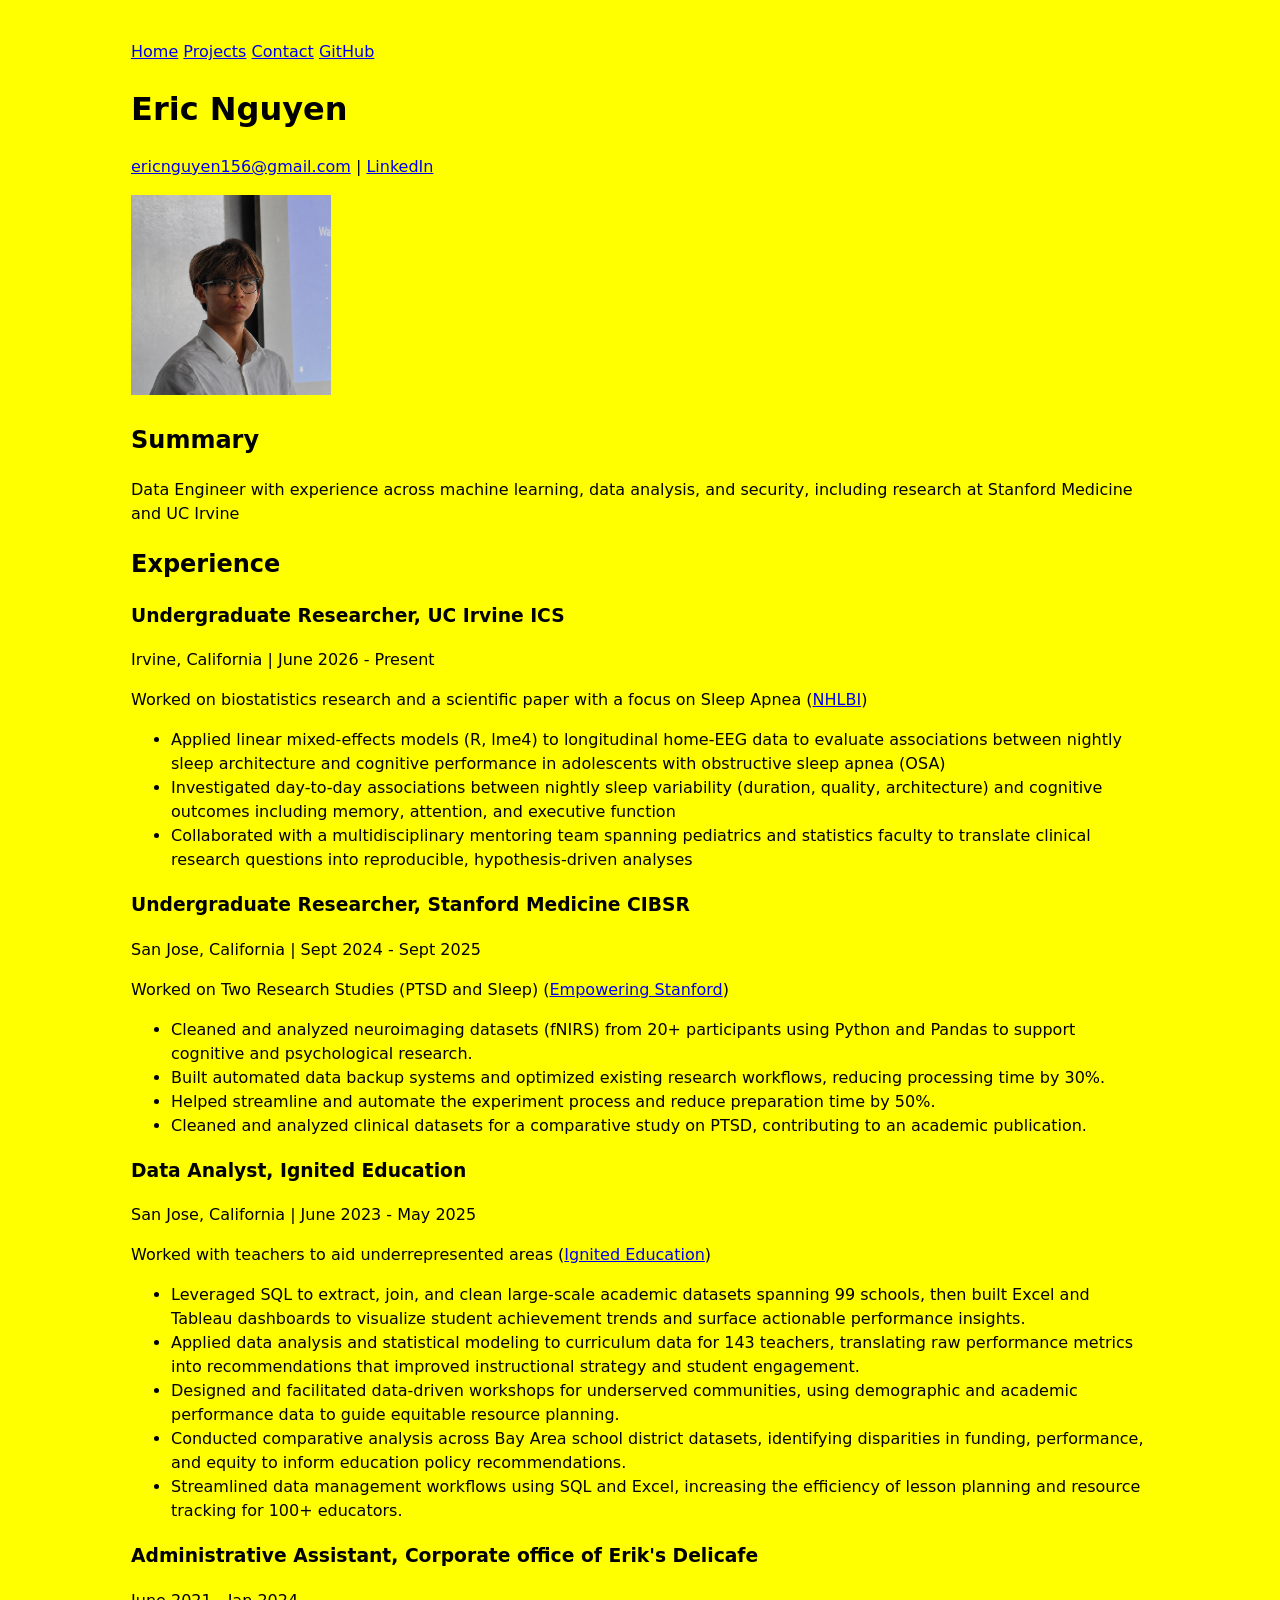
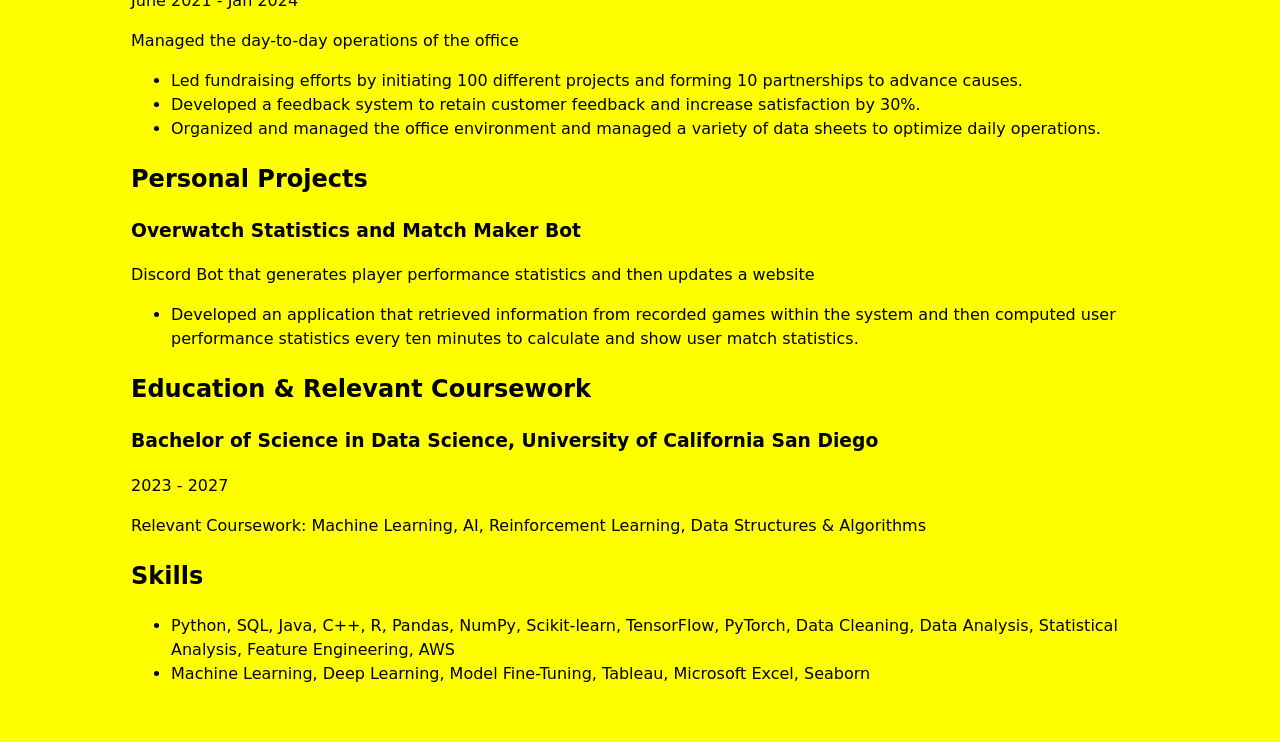
==== index.html @ 4feaa6a5 "Update index.html" ====
<!DOCTYPE html>
<html lang="en">
<head>
    <meta charset="UTF-8">
    <meta name="viewport" content="width=device-width, initial-scale=1.0">
    <title>Resume | Eric Nguyen</title>
    <link rel="stylesheet" href="../style.css">
</head>
<body>
    <nav>
        <a href="../index.html">Home</a>
        <a href="projects/index.html">Projects</a>
        <a href="contact/index.html">Contact</a>
        <a href="https://github.com/shriku-o" target="_blank">GitHub</a>
    </nav>

    <h1>Eric Nguyen</h1>
    <p>
        <a href="mailto:ericnguyen156@gmail.com">ericnguyen156@gmail.com</a> |
        <a href="https://www.linkedin.com/in/eric-nguyen05/" target="_blank">LinkedIn</a>
    </p>

    <section>
        <img
        width="200"
        height="200"
        src="images/headshot.jpg"
        alt="Headshot">
        <h2>Summary</h2>
        <p>
            Data Engineer with experience across machine learning, data analysis, and security,
            including research at Stanford Medicine and UC Irvine
        </p>
    </section>

    <section>
        <h2>Experience</h2>

        <article>
            <header>
                <h3>Undergraduate Researcher, UC Irvine ICS</h3>
                <p>
                    Irvine, California |
                    <time datetime="2026-06">June 2026</time> - Present
                </p>
                <p>
                    Worked on biostatistics research and a scientific paper with a focus on Sleep Apnea
                    (<a href="https://www.nhlbi.nih.gov/" target="_blank">NHLBI</a>)
                </p>
            </header>
            <ul>
                <li>Applied linear mixed-effects models (R, lme4) to longitudinal home-EEG data to evaluate associations between nightly sleep architecture and cognitive performance in adolescents with obstructive sleep apnea (OSA)</li>
                <li>Investigated day-to-day associations between nightly sleep variability (duration, quality, architecture) and cognitive outcomes including memory, attention, and executive function</li>
                <li>Collaborated with a multidisciplinary mentoring team spanning pediatrics and statistics faculty to translate clinical research questions into reproducible, hypothesis-driven analyses</li>
            </ul>
        </article>

        <article>
            <header>
                <h3>Undergraduate Researcher, Stanford Medicine CIBSR</h3>
                <p>
                    San Jose, California |
                    <time datetime="2024-09">Sept 2024</time> -
                    <time datetime="2025-09">Sept 2025</time>
                </p>
                <p>
                    Worked on Two Research Studies (PTSD and Sleep)
                    (<a href="https://empowering.stanford.edu/" target="_blank">Empowering Stanford</a>)
                </p>
            </header>
            <ul>
                <li>Cleaned and analyzed neuroimaging datasets (fNIRS) from 20+ participants using Python and Pandas to support cognitive and psychological research.</li>
                <li>Built automated data backup systems and optimized existing research workflows, reducing processing time by 30%.</li>
                <li>Helped streamline and automate the experiment process and reduce preparation time by 50%.</li>
                <li>Cleaned and analyzed clinical datasets for a comparative study on PTSD, contributing to an academic publication.</li>
            </ul>
        </article>

        <article>
            <header>
                <h3>Data Analyst, Ignited Education</h3>
                <p>
                    San Jose, California |
                    <time datetime="2023-06">June 2023</time> -
                    <time datetime="2025-05">May 2025</time>
                </p>
                <p>
                    Worked with teachers to aid underrepresented areas
                    (<a href="https://www.igniteducation.org/" target="_blank">Ignited Education</a>)
                </p>
            </header>
            <ul>
                <li>Leveraged SQL to extract, join, and clean large-scale academic datasets spanning 99 schools, then built Excel and Tableau dashboards to visualize student achievement trends and surface actionable performance insights.</li>
                <li>Applied data analysis and statistical modeling to curriculum data for 143 teachers, translating raw performance metrics into recommendations that improved instructional strategy and student engagement.</li>
                <li>Designed and facilitated data-driven workshops for underserved communities, using demographic and academic performance data to guide equitable resource planning.</li>
                <li>Conducted comparative analysis across Bay Area school district datasets, identifying disparities in funding, performance, and equity to inform education policy recommendations.</li>
                <li>Streamlined data management workflows using SQL and Excel, increasing the efficiency of lesson planning and resource tracking for 100+ educators.</li>
            </ul>
        </article>

        <article>
            <header>
                <h3>Administrative Assistant, Corporate office of Erik's Delicafe</h3>
                <p>
                    <time datetime="2021-06">June 2021</time> -
                    <time datetime="2024-01">Jan 2024</time>
                </p>
                <p>Managed the day-to-day operations of the office</p>
            </header>
            <ul>
                <li>Led fundraising efforts by initiating 100 different projects and forming 10 partnerships to advance causes.</li>
                <li>Developed a feedback system to retain customer feedback and increase satisfaction by 30%.</li>
                <li>Organized and managed the office environment and managed a variety of data sheets to optimize daily operations.</li>
            </ul>
        </article>
    </section>

    <section>
        <h2>Personal Projects</h2>
        <article>
            <header>
                <h3>Overwatch Statistics and Match Maker Bot</h3>
                <p>Discord Bot that generates player performance statistics and then updates a website</p>
            </header>
            <ul>
                <li>Developed an application that retrieved information from recorded games within the system and then computed user performance statistics every ten minutes to calculate and show user match statistics.</li>
            </ul>
        </article>
    </section>

    <section>
        <h2>Education &amp; Relevant Coursework</h2>
        <article>
            <header>
                <h3>Bachelor of Science in Data Science, University of California San Diego</h3>
                <p>
                    <time datetime="2023">2023</time> -
                    <time datetime="2027">2027</time>
                </p>
            </header>
            <p>Relevant Coursework: Machine Learning, AI, Reinforcement Learning, Data Structures &amp; Algorithms</p>
        </article>
    </section>

    <section>
        <h2>Skills</h2>
        <ul>
            <li>Python, SQL, Java, C++, R, Pandas, NumPy, Scikit-learn, TensorFlow, PyTorch, Data Cleaning, Data Analysis, Statistical Analysis, Feature Engineering, AWS</li>
            <li>Machine Learning, Deep Learning, Model Fine-Tuning, Tableau, Microsoft Excel, Seaborn</li>
        </ul>
    </section>
</body>
</html>
---- style.css ----
body {
  font: 100%/1.5 system-ui;
  max-width: 100ch;
  margin-inline: auto;
  padding: 2rem;
  background: yellow;
}
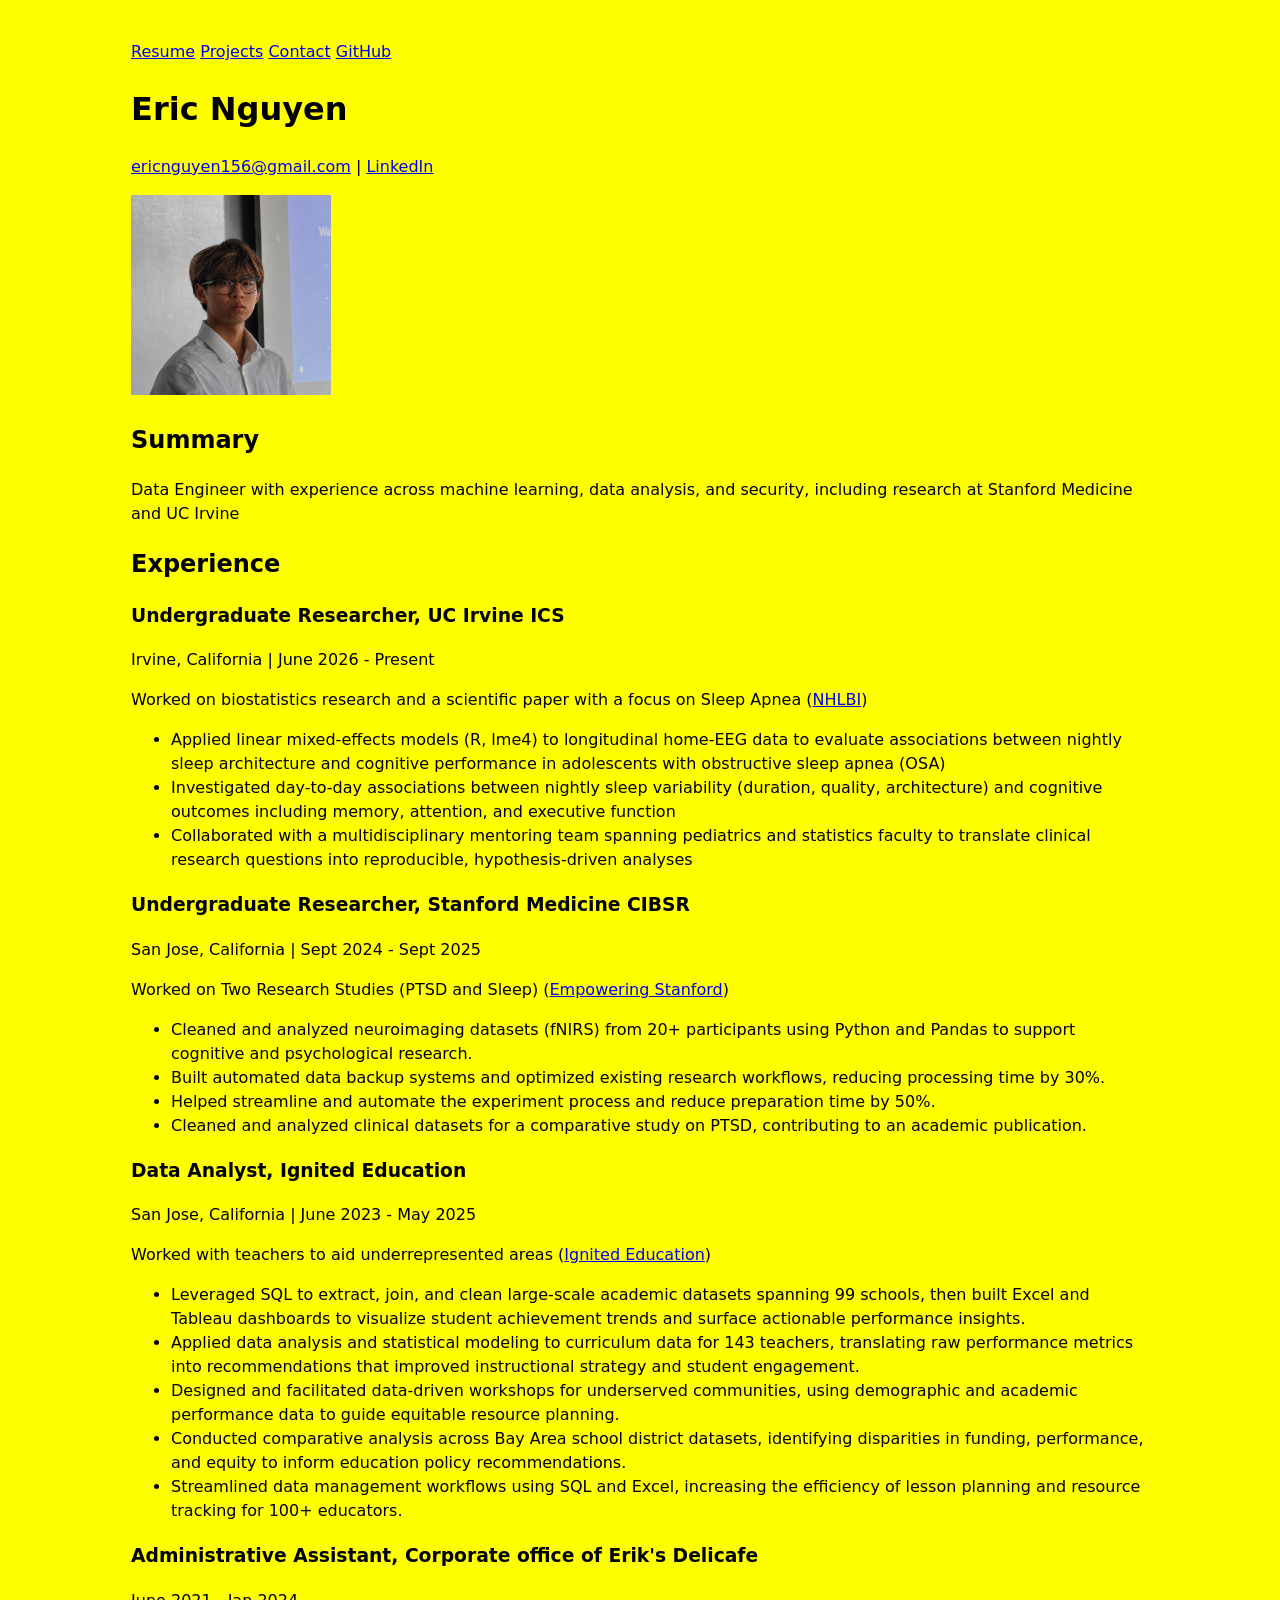
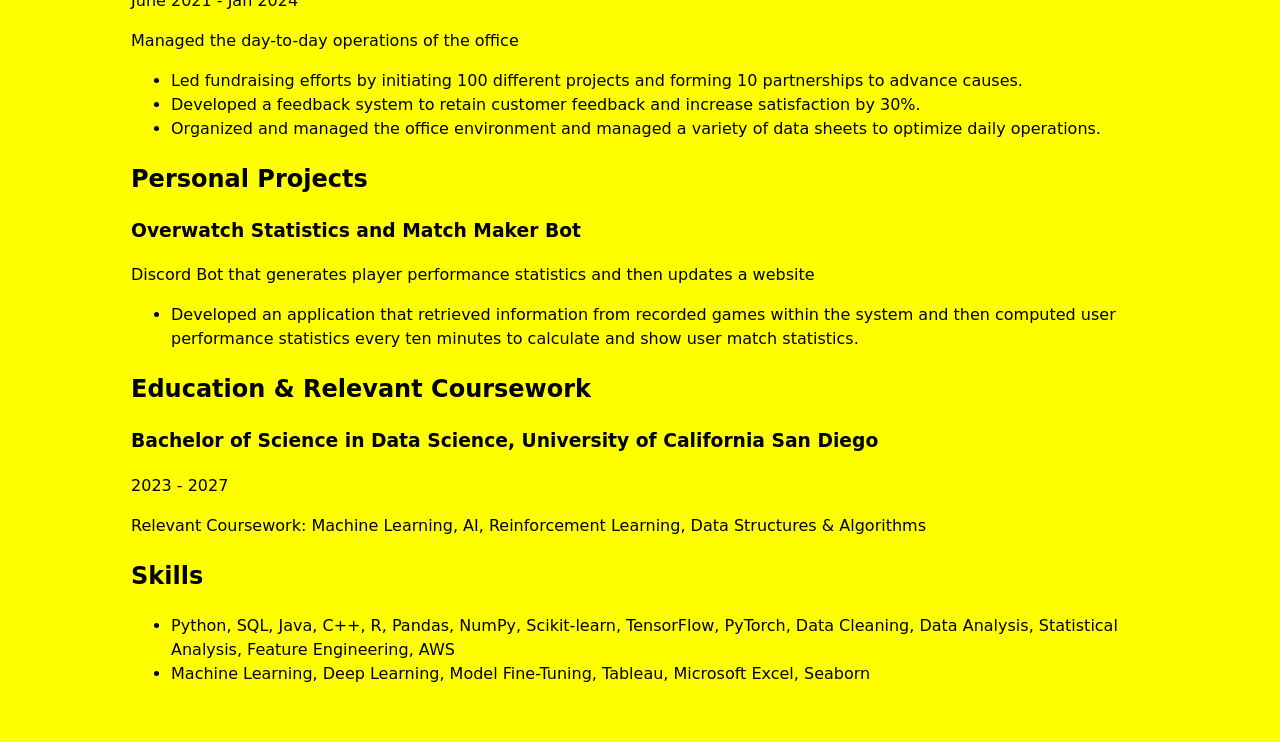
==== commit 8a905665: "Update index.html" ====
--- a/index.html
+++ b/index.html
@@ -4,11 +4,11 @@
     <meta charset="UTF-8">
     <meta name="viewport" content="width=device-width, initial-scale=1.0">
     <title>Resume | Eric Nguyen</title>
-    <link rel="stylesheet" href="../style.css">
+    <link rel="stylesheet" href="style.css">
 </head>
 <body>
     <nav>
-        <a href="../index.html">Home</a>
+        <a href="index.html">Resume</a>
         <a href="projects/index.html">Projects</a>
         <a href="contact/index.html">Contact</a>
         <a href="https://github.com/shriku-o" target="_blank">GitHub</a>
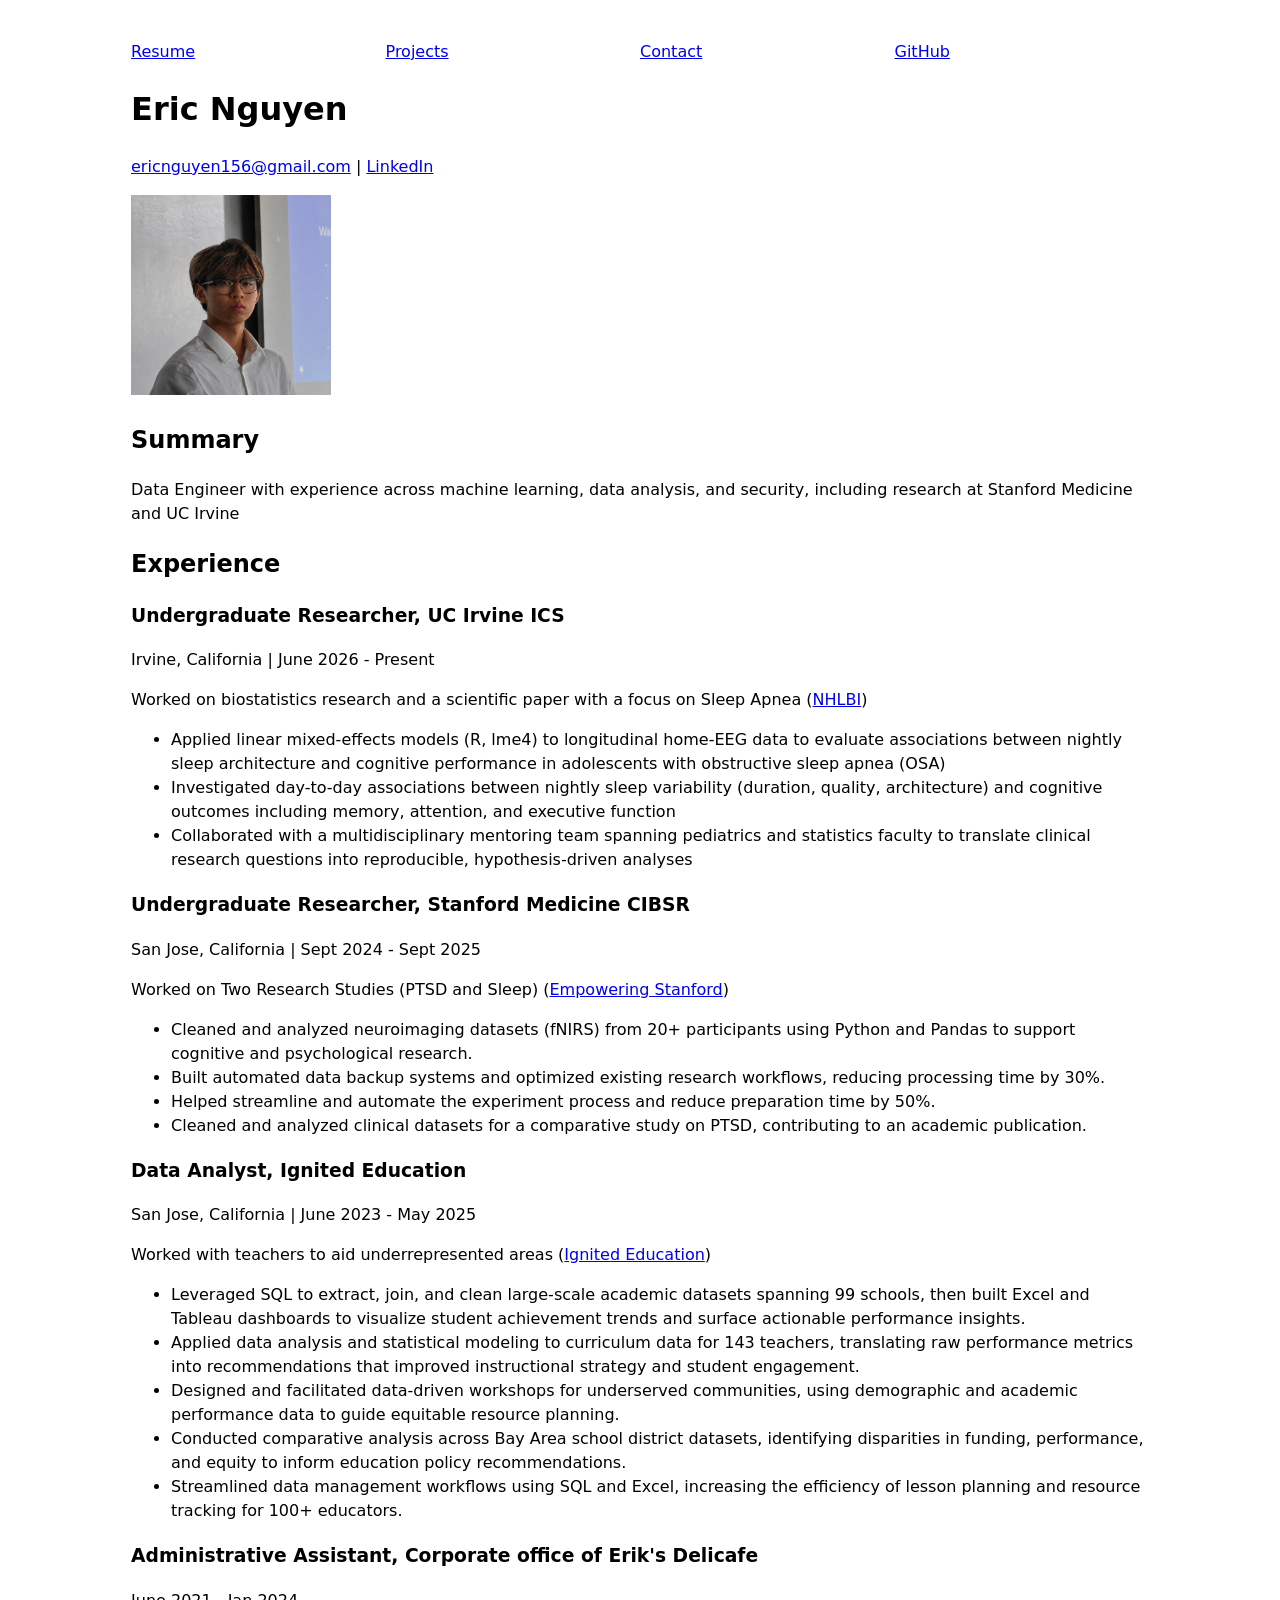
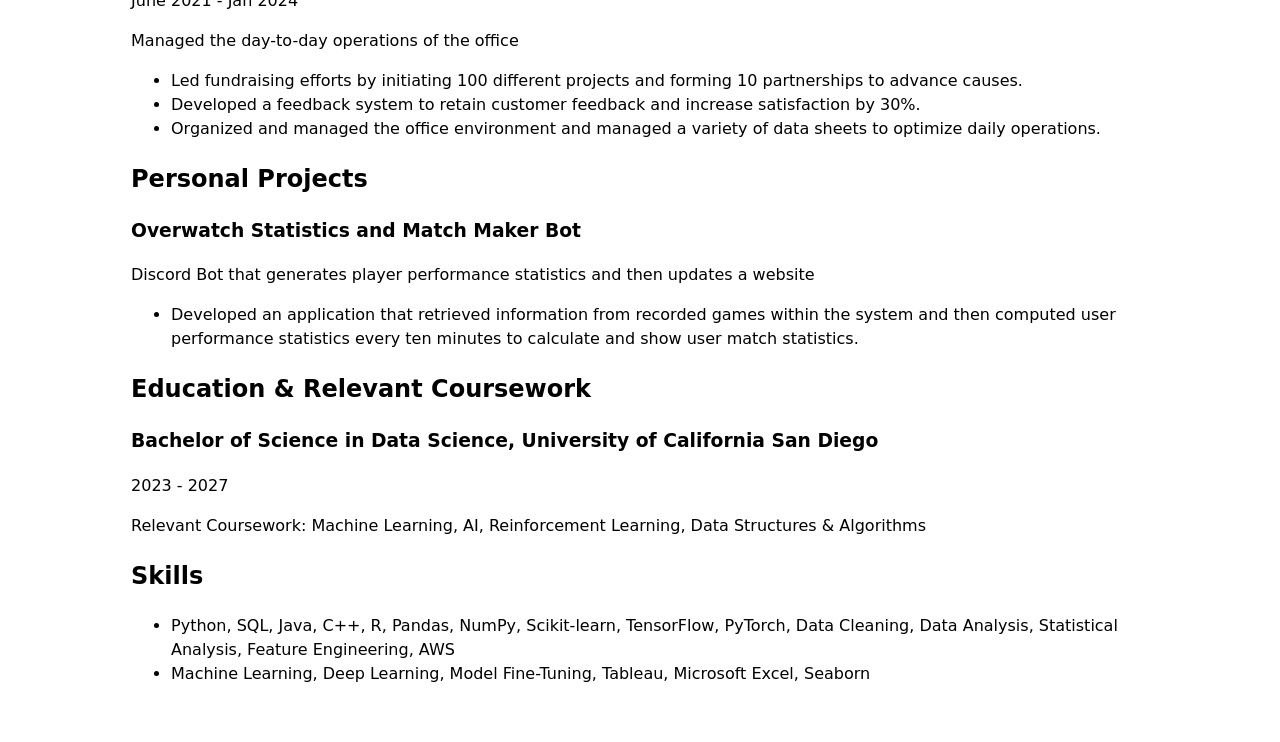
==== commit 1d2a5168: "question 2" ====
--- a/index.html
+++ b/index.html
@@ -8,11 +8,13 @@
 </head>
 <body>
     <nav>
-        <a href="index.html">Resume</a>
-        <a href="projects/index.html">Projects</a>
-        <a href="contact/index.html">Contact</a>
-        <a href="https://github.com/shriku-o" target="_blank">GitHub</a>
-    </nav>
+    <ul>
+        <li><a class="current" href="index.html">Resume</a></li>
+        <li><a href="projects/index.html">Projects</a></li>
+        <li><a href="contact/index.html">Contact</a></li>
+        <li><a href="https://github.com/shriku-o" target="_blank">GitHub</a></li>
+    </ul>
+</nav>
 
     <h1>Eric Nguyen</h1>
     <p>
--- a/style.css
+++ b/style.css
@@ -3,5 +3,17 @@
   max-width: 100ch;
   margin-inline: auto;
   padding: 2rem;
-  background: yellow;
+}
+
+nav ul,
+nav li {
+  display: contents;
+}
+
+nav {
+  display: flex;
+}
+
+nav a {
+  flex: 1;
 }
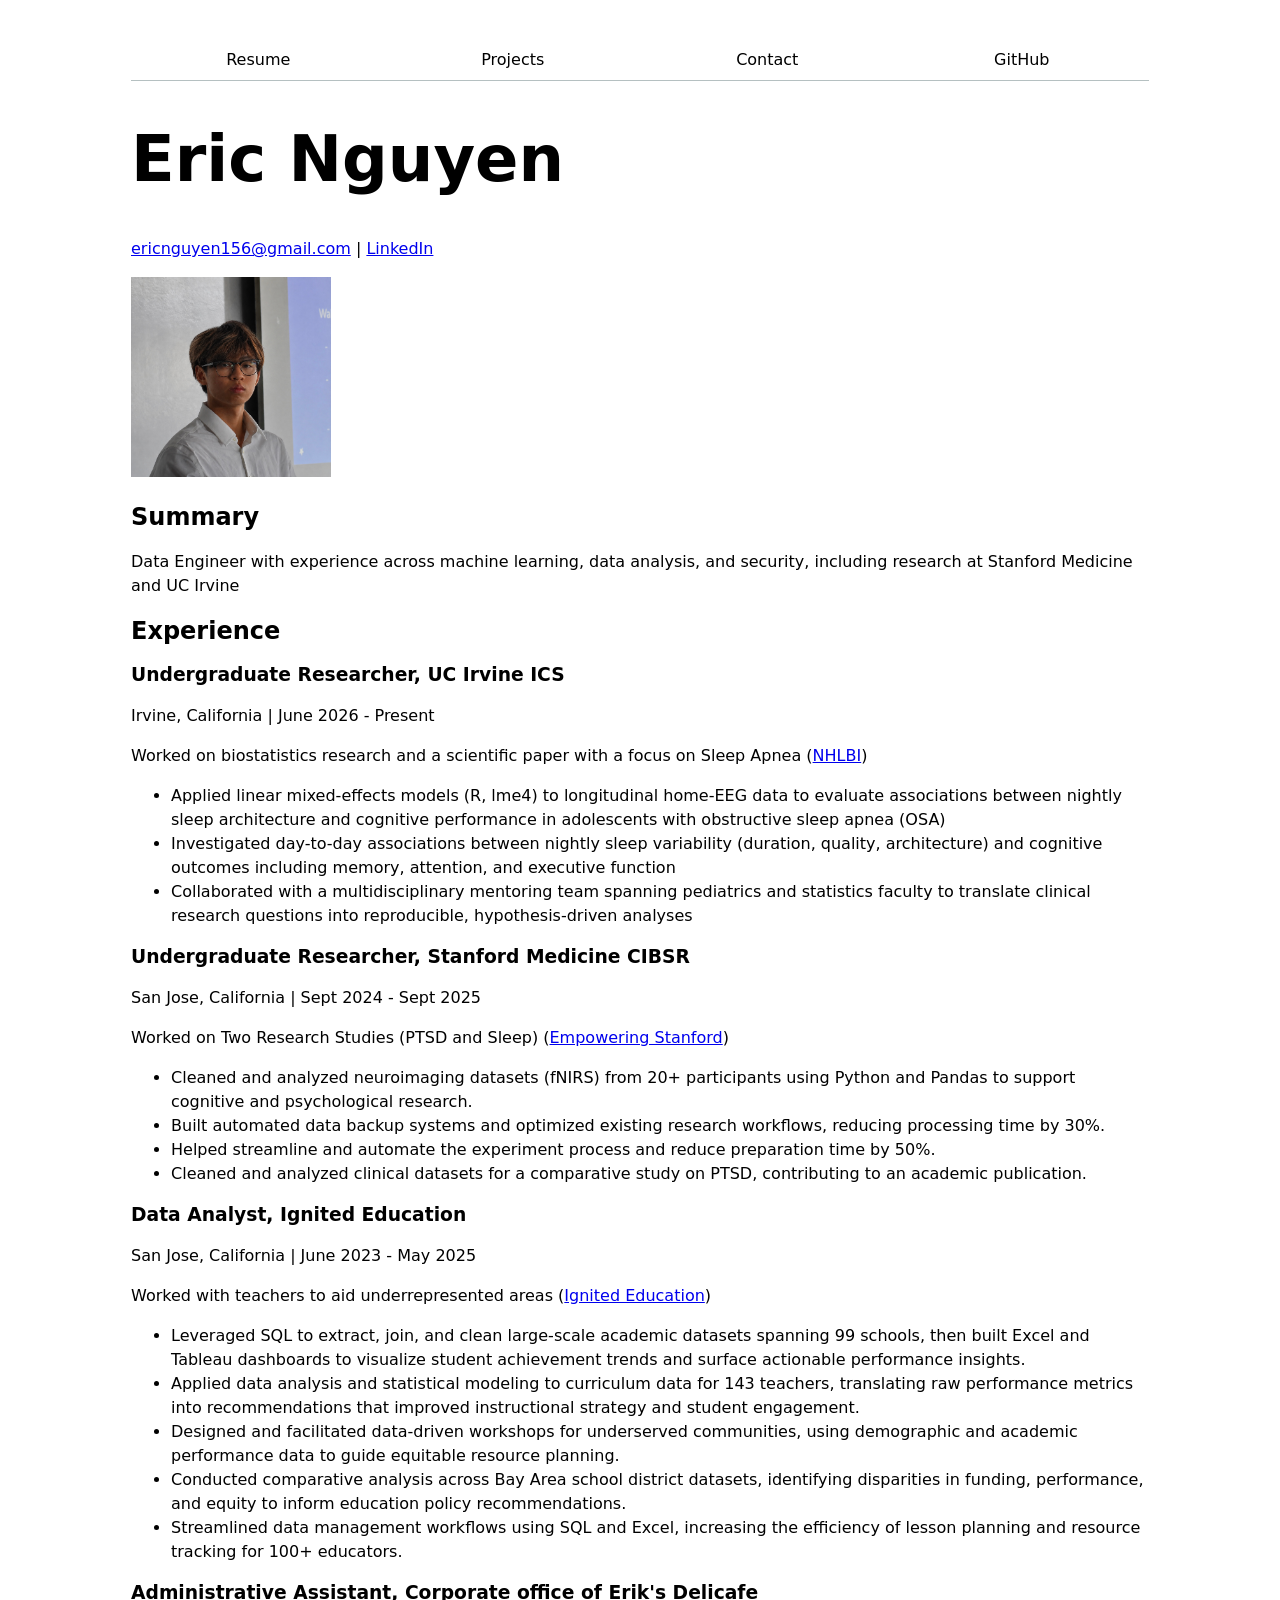
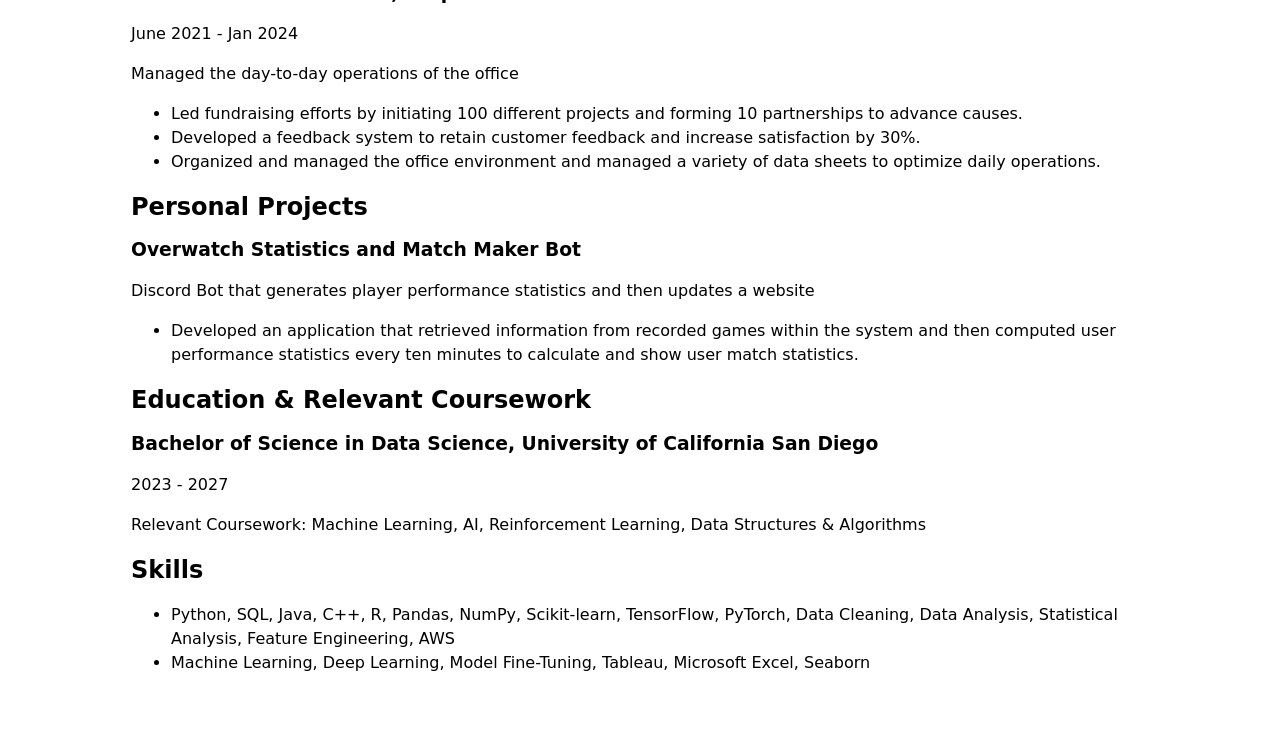
==== commit d56aec5b: "lab 3" ====
--- a/index.html
+++ b/index.html
@@ -5,16 +5,17 @@
     <meta name="viewport" content="width=device-width, initial-scale=1.0">
     <title>Resume | Eric Nguyen</title>
     <link rel="stylesheet" href="style.css">
+    <script type="module" src="global.js"></script>
 </head>
 <body>
     <nav>
-    <ul>
-        <li><a class="current" href="index.html">Resume</a></li>
-        <li><a href="projects/index.html">Projects</a></li>
-        <li><a href="contact/index.html">Contact</a></li>
-        <li><a href="https://github.com/shriku-o" target="_blank">GitHub</a></li>
-    </ul>
-</nav>
+        <ul>
+            <li><a href="index.html">Resume</a></li>
+            <li><a href="projects/index.html">Projects</a></li>
+            <li><a href="contact/index.html">Contact</a></li>
+            <li><a href="https://github.com/shriku-o" target="_blank">GitHub</a></li>
+        </ul>
+    </nav>
 
     <h1>Eric Nguyen</h1>
     <p>
@@ -152,4 +153,4 @@
         </ul>
     </section>
 </body>
-</html>
+</html>
--- a/style.css
+++ b/style.css
@@ -1,3 +1,8 @@
+html {
+  --color-accent: oklch(65% 50% 0);
+  accent-color: var(--color-accent);
+}
+
 body {
   font: 100%/1.5 system-ui;
   max-width: 100ch;
@@ -5,6 +10,7 @@
   padding: 2rem;
 }
 
+/* Step 2*/
 nav ul,
 nav li {
   display: contents;
@@ -12,8 +18,76 @@
 
 nav {
   display: flex;
+  margin-bottom: 1em;
+  border-bottom: 1px solid oklch(80% 3% 200);
 }
 
 nav a {
   flex: 1;
+  text-decoration: none;
+  color: inherit;
+  text-align: center;
+  padding: 0.5em;
+}
+
+nav a.current {
+  border-bottom: 0.4em solid oklch(80% 3% 200);
+  padding-bottom: 0.1em;
+}
+
+nav a:hover {
+  border-bottom: 0.4em solid var(--color-accent);
+  padding-bottom: 0.1em;
+}
+
+/* Step 3.1 */
+input,
+textarea,
+button {
+  font: inherit;
+}
+
+/* Step 3.3*/
+form {
+  display: grid;
+  grid-template-columns: auto 1fr;
+  gap: 1em;
+}
+
+form label {
+  display: grid;
+  grid-template-columns: subgrid;
+  grid-column: 1 / -1;
+}
+
+form button {
+  grid-column: 1 / -1;
+}
+
+
+/* Step 4.2-4.3*/
+.projects {
+  display: grid;
+  grid-template-columns: repeat(auto-fill, minmax(15em, 1fr));
+  gap: 1em;
+}
+
+.projects article {
+  display: grid;
+  grid-template-rows: subgrid;
+  grid-row: span 3;
+}
+
+.projects article h2 {
+  margin: 0;
+}
+
+/* Step 4.4*/
+h1 {
+  font-size: 400%;
+}
+
+h1, h2, h3, h4, h5, h6 {
+  line-height: 1.1;
+  text-wrap: balance;
 }
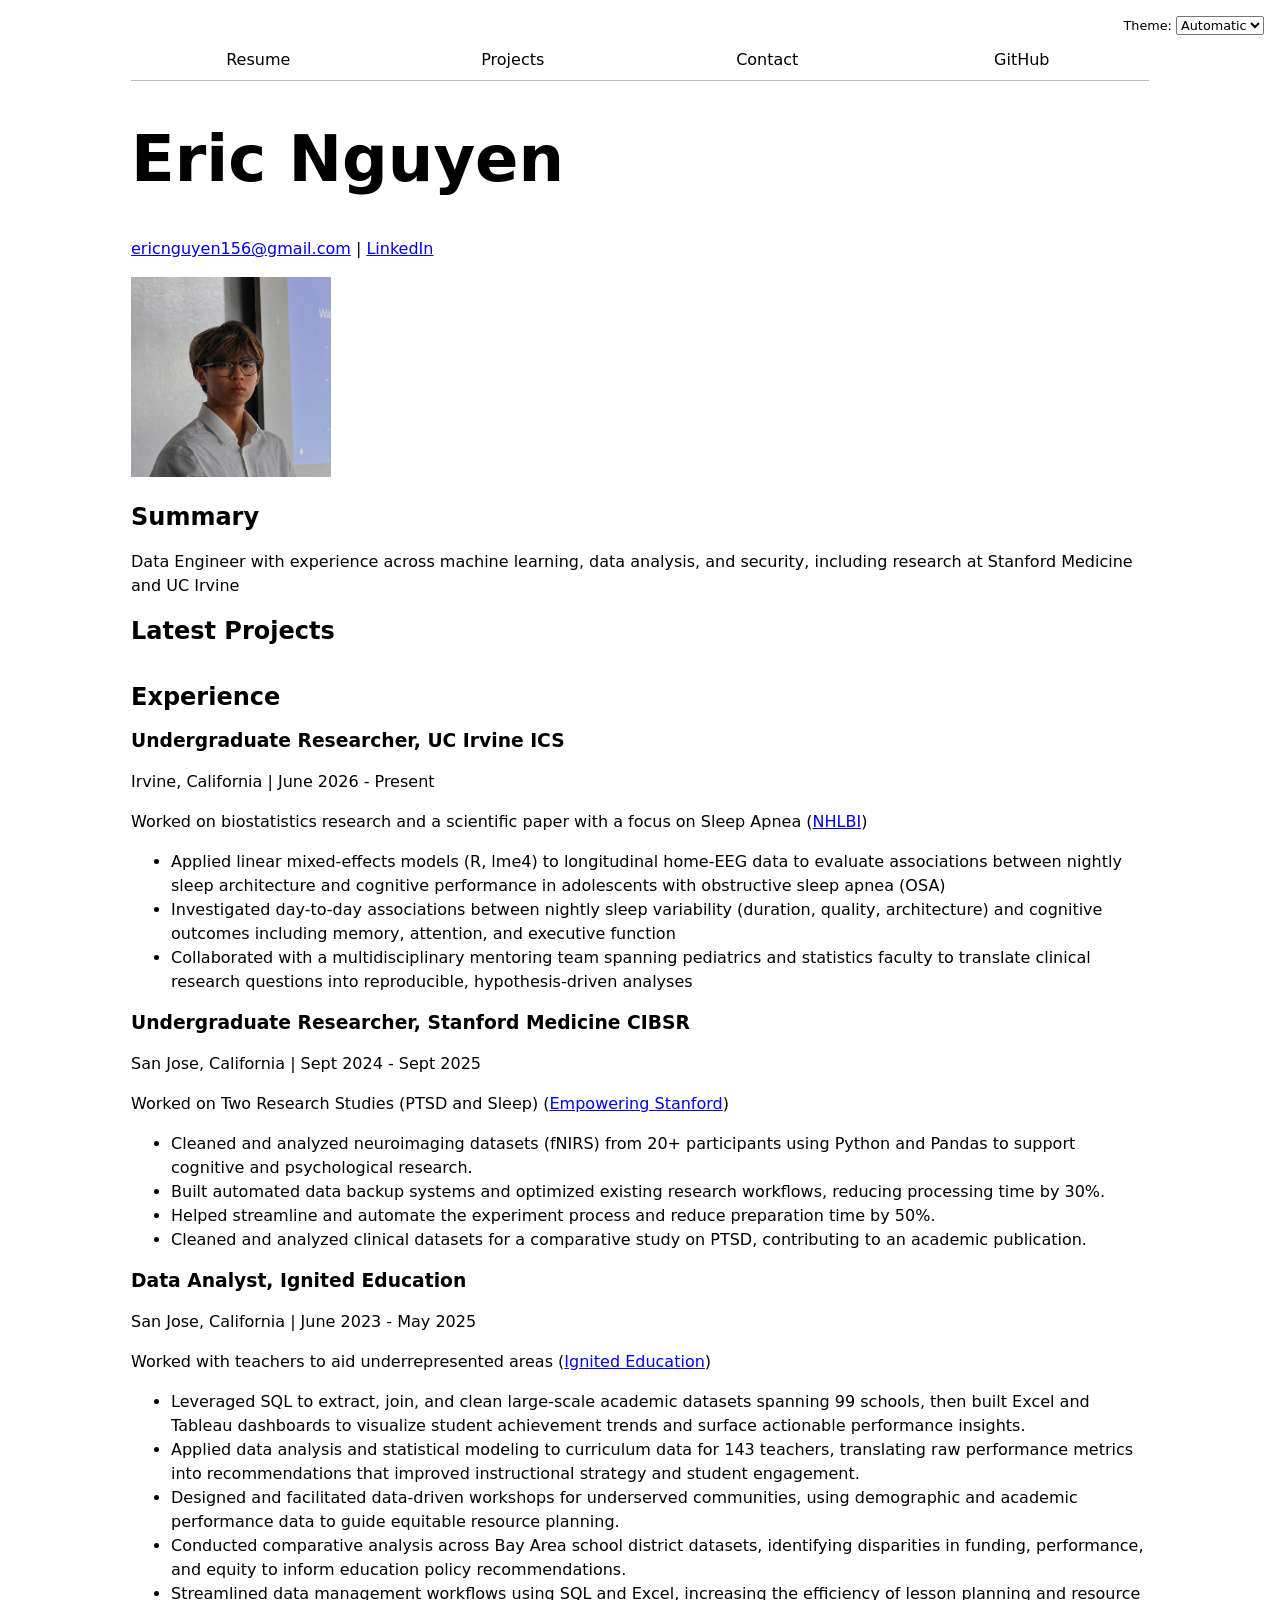
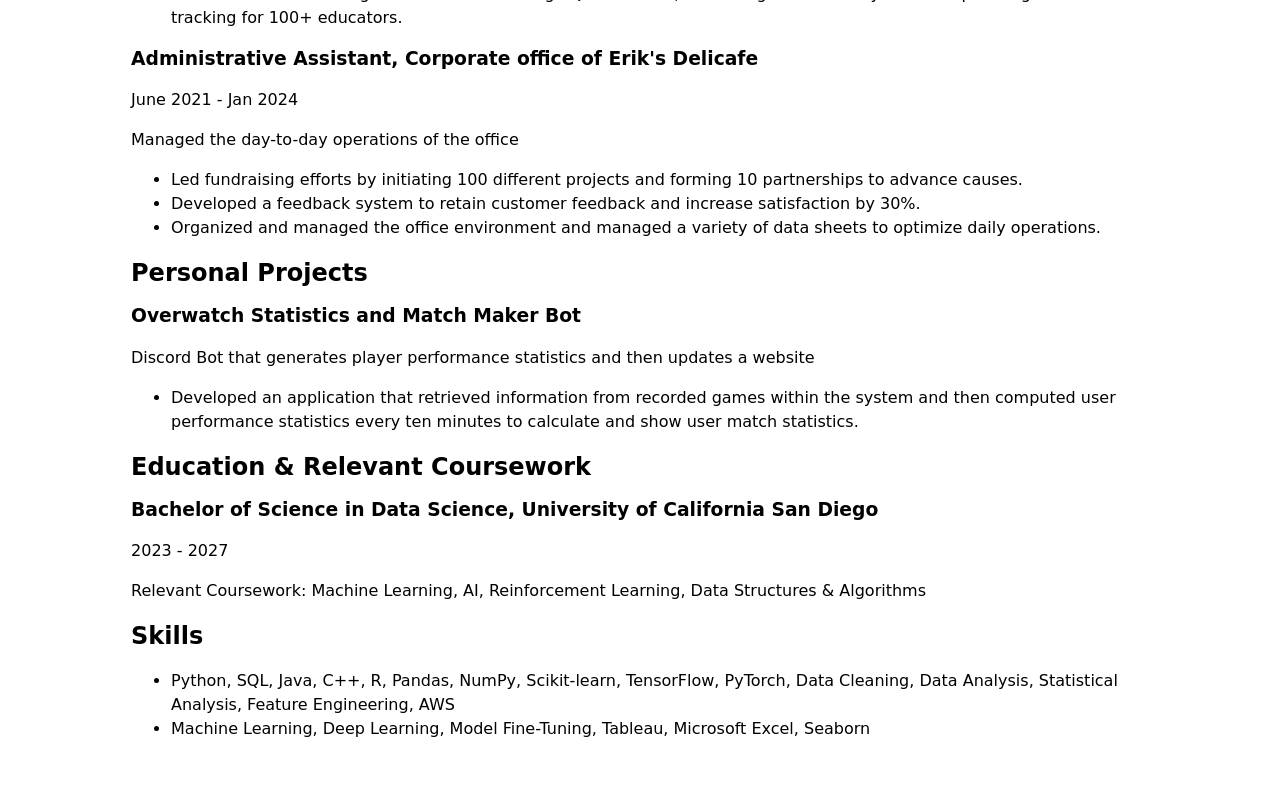
==== commit c31f1bc9: "part 2" ====
--- a/index.html
+++ b/index.html
@@ -6,17 +6,9 @@
     <title>Resume | Eric Nguyen</title>
     <link rel="stylesheet" href="style.css">
     <script type="module" src="global.js"></script>
+    <script type="module" src="index.js"></script>
 </head>
 <body>
-    <nav>
-        <ul>
-            <li><a href="index.html">Resume</a></li>
-            <li><a href="projects/index.html">Projects</a></li>
-            <li><a href="contact/index.html">Contact</a></li>
-            <li><a href="https://github.com/shriku-o" target="_blank">GitHub</a></li>
-        </ul>
-    </nav>
-
     <h1>Eric Nguyen</h1>
     <p>
         <a href="mailto:ericnguyen156@gmail.com">ericnguyen156@gmail.com</a> |
@@ -34,6 +26,11 @@
             Data Engineer with experience across machine learning, data analysis, and security,
             including research at Stanford Medicine and UC Irvine
         </p>
+    </section>
+
+    <section>
+        <h2>Latest Projects</h2>
+        <div class="projects"></div>
     </section>
 
     <section>
--- a/style.css
+++ b/style.css
@@ -1,6 +1,7 @@
 html {
   --color-accent: oklch(65% 50% 0);
   accent-color: var(--color-accent);
+  color-scheme: light dark;
 }
 
 body {
@@ -17,9 +18,10 @@
 }
 
 nav {
+  --border-color: oklch(50% 10% 200 / 40%);
   display: flex;
   margin-bottom: 1em;
-  border-bottom: 1px solid oklch(80% 3% 200);
+  border-bottom: 1px solid var(--border-color);
 }
 
 nav a {
@@ -31,7 +33,7 @@
 }
 
 nav a.current {
-  border-bottom: 0.4em solid oklch(80% 3% 200);
+  border-bottom: 0.4em solid var(--border-color);
   padding-bottom: 0.1em;
 }
 
@@ -43,7 +45,8 @@
 /* Step 3.1 */
 input,
 textarea,
-button {
+button,
+select {
   font: inherit;
 }
 
@@ -90,4 +93,13 @@
 h1, h2, h3, h4, h5, h6 {
   line-height: 1.1;
   text-wrap: balance;
+}
+
+/* Dark mode switcher */
+.color-scheme {
+  position: absolute;
+  top: 1rem;
+  right: 1rem;
+  font-size: 80%;
+  font-family: inherit;
 }
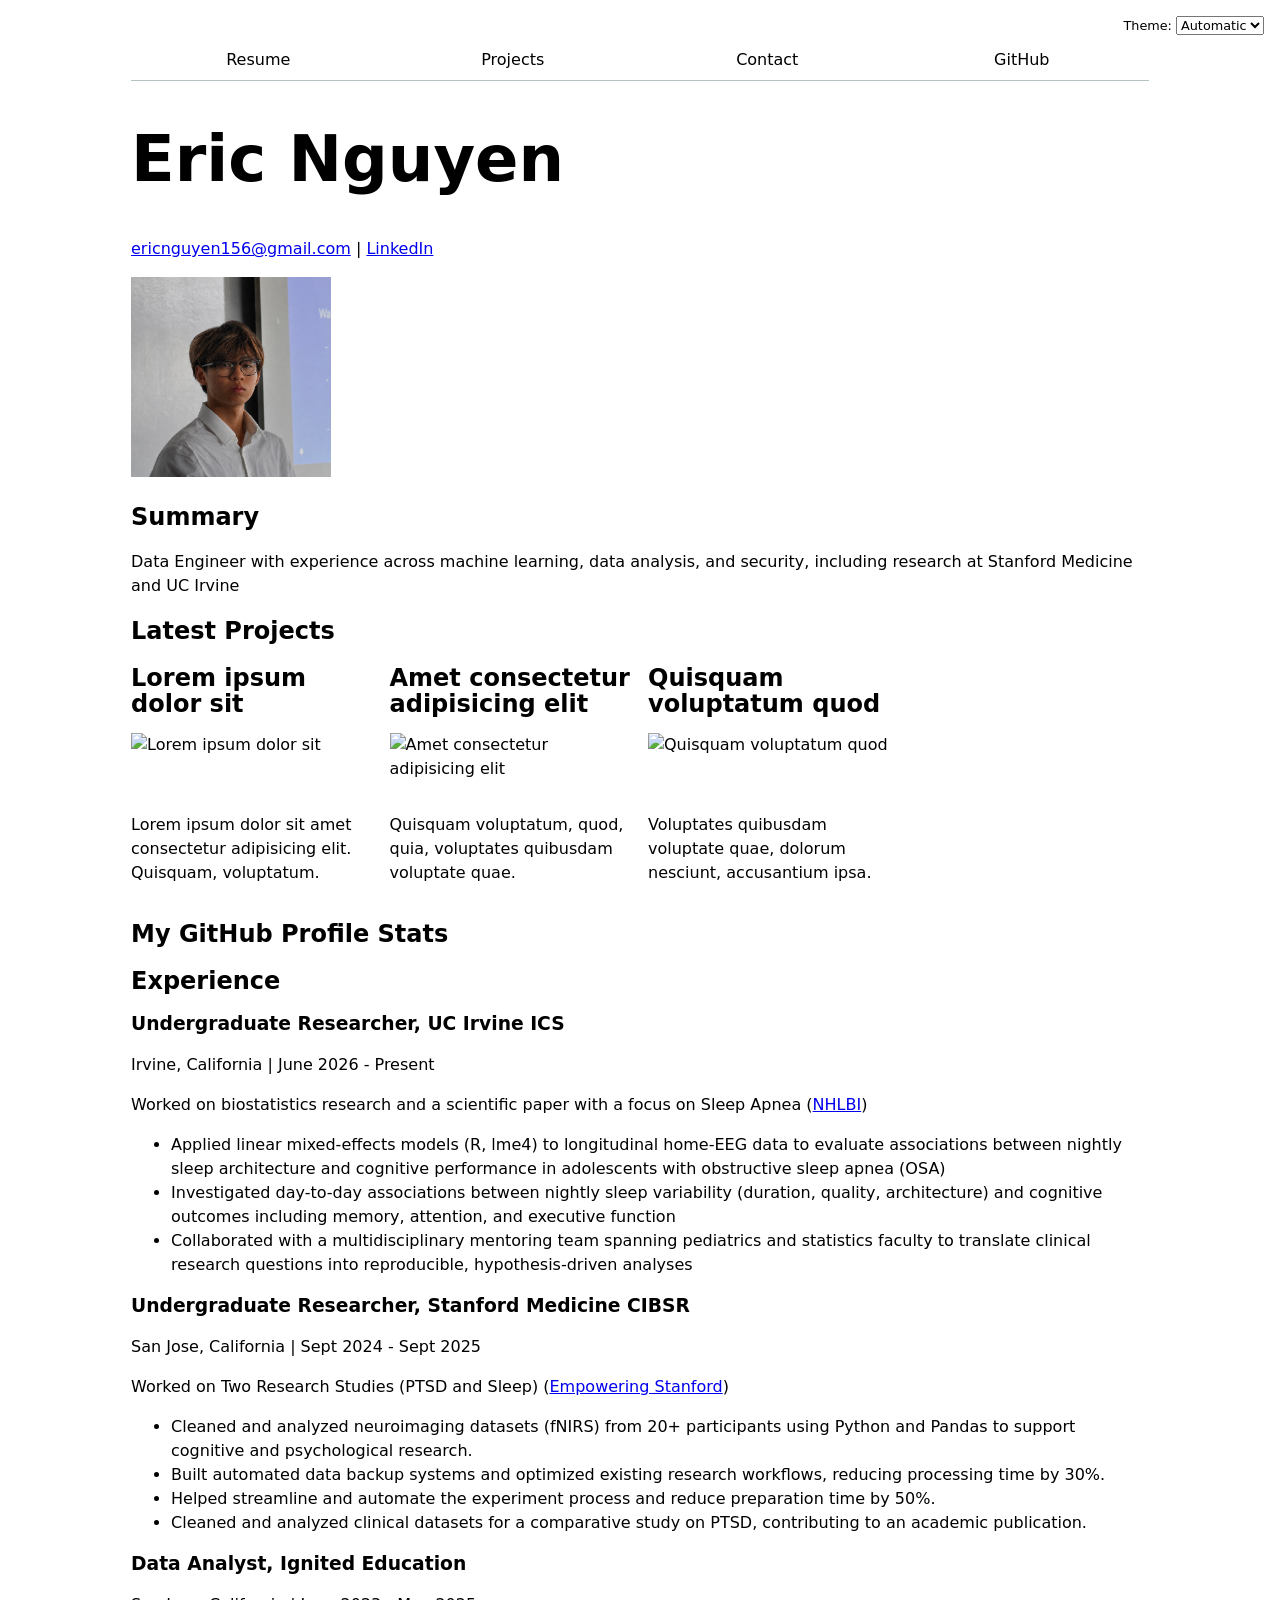
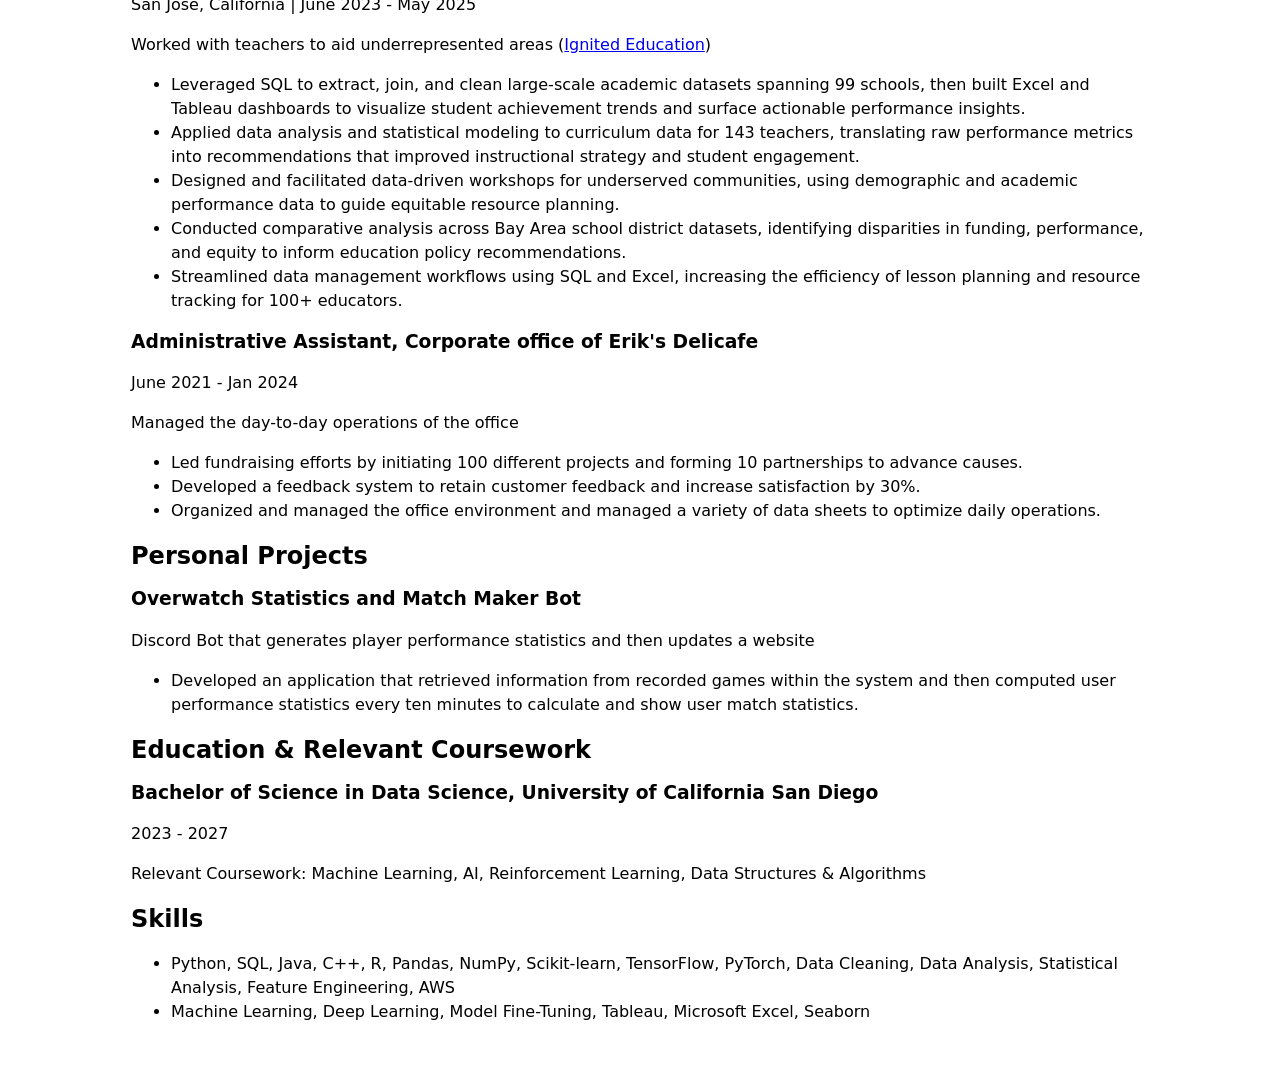
==== commit 2d0058f7: "part 3" ====
--- a/index.html
+++ b/index.html
@@ -31,6 +31,11 @@
     <section>
         <h2>Latest Projects</h2>
         <div class="projects"></div>
+    </section>
+
+    <section>
+    <h2>My GitHub Profile Stats</h2>
+    <div id="profile-stats"></div>
     </section>
 
     <section>
--- a/style.css
+++ b/style.css
@@ -102,4 +102,27 @@
   right: 1rem;
   font-size: 80%;
   font-family: inherit;
+}
+
+
+#profile-stats dl {
+  display: grid;
+  grid-template-columns: repeat(4, 1fr);
+  gap: 0.25em 1em;
+  margin: 0;
+  text-align: center;
+}
+
+#profile-stats dt {
+  grid-row: 1;
+  font-size: 80%;
+  text-transform: uppercase;
+  color: gray;
+}
+
+#profile-stats dd {
+  grid-row: 2;
+  margin: 0;
+  font-size: 200%;
+  font-weight: bold;
 }
